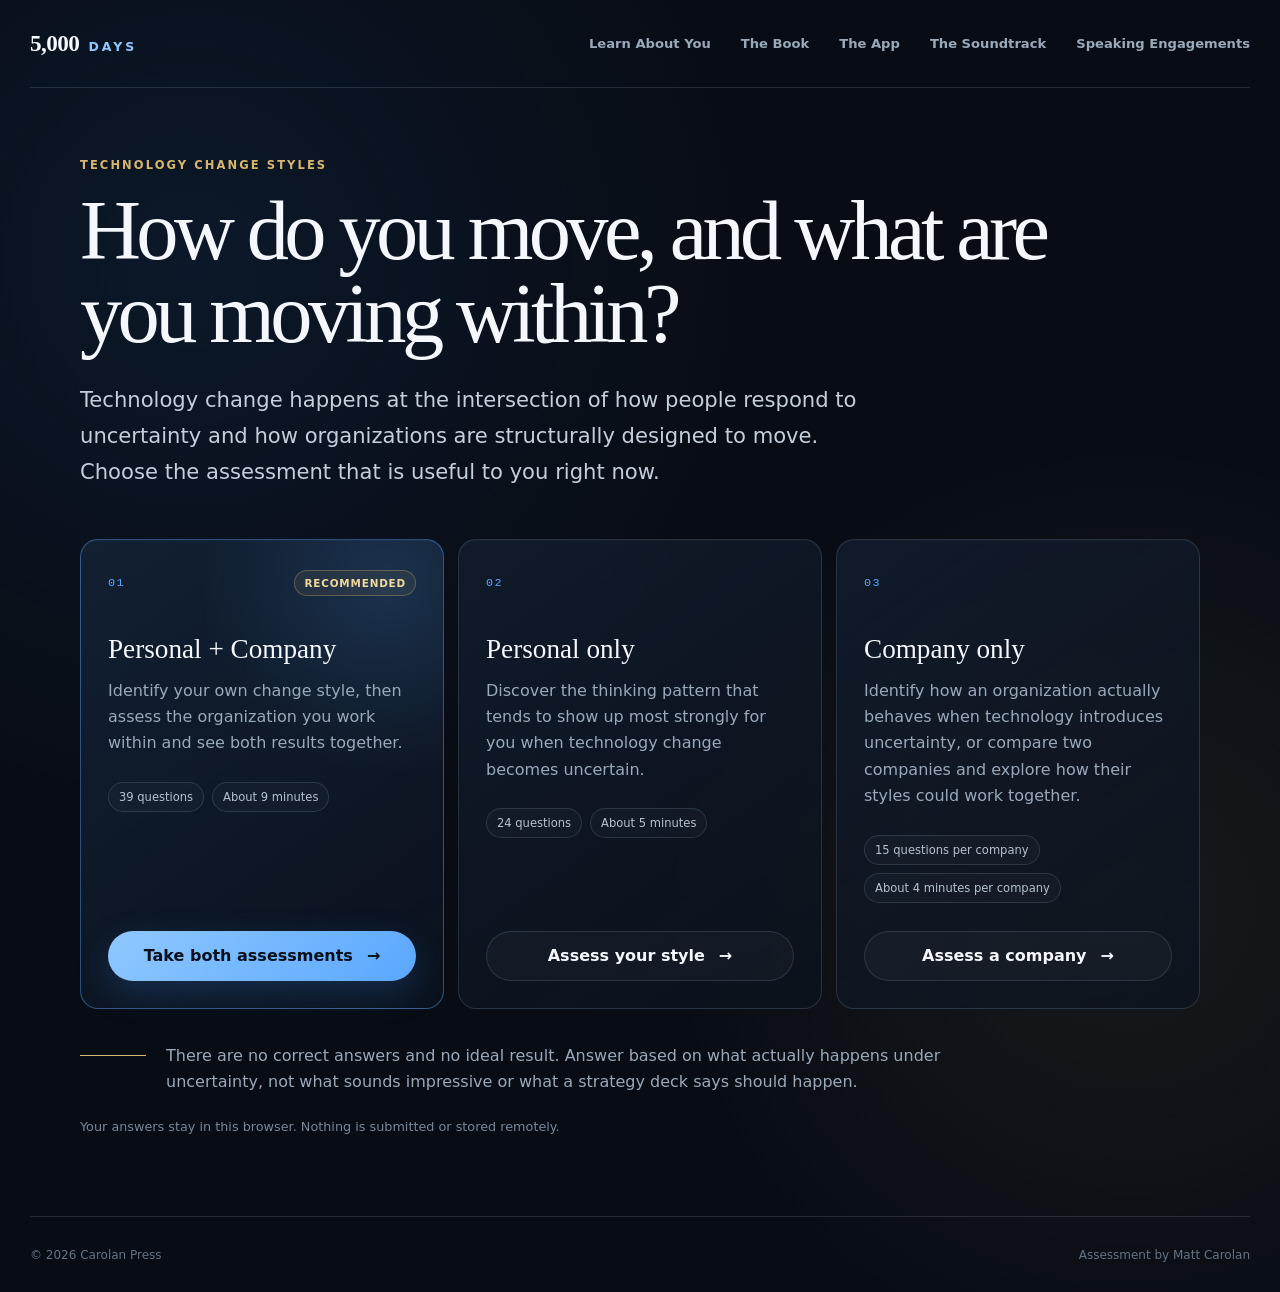
==== assessment/index.html @ d6c6db6a "Match assessment navigation to the homepage menu" ====
<!doctype html>
<html lang="en">
<head>
  <meta charset="utf-8">
  <meta name="viewport" content="width=device-width, initial-scale=1">
  <meta name="theme-color" content="#080c14">
  <meta name="description" content="Discover your Personal and Company Technology Change Styles with the assessment from Chapter 7 of 5,000 Days by Matt Carolan.">
  <title>Technology Change Styles Assessment | 5,000 Days</title>
  <link rel="stylesheet" href="styles.css?v=13">
</head>
<body>
  <div class="ambient ambient-one" aria-hidden="true"></div>
  <div class="ambient ambient-two" aria-hidden="true"></div>
  <div class="grid-overlay" aria-hidden="true"></div>

  <header class="site-header">
    <a class="brand" href="/" aria-label="5,000 Days home">
      <span class="brand-mark">5,000</span>
      <span class="brand-word">DAYS</span>
    </a>
    <nav class="site-nav" aria-label="Primary navigation">
      <a href="./index.html" aria-current="page">Learn About You</a>
      <a href="../#about">The Book</a>
      <a href="../#adapt-downloads">The App</a>
      <a href="../#soundtrack">The Soundtrack</a>
      <a href="../#speaking">Speaking Engagements</a>
    </nav>
  </header>

  <main id="app" class="app-shell">
    <section id="intro-screen" class="screen intro-screen is-active" aria-labelledby="intro-title">
      <div class="eyebrow">TECHNOLOGY CHANGE STYLES</div>
      <h1 id="intro-title">How do you move, and what are you moving within?</h1>
      <p class="intro-lead">
        Technology change happens at the intersection of how people respond to uncertainty and how organizations are structurally designed to move. Choose the assessment that is useful to you right now.
      </p>

      <div class="assessment-choice-grid" aria-label="Choose an assessment">
        <article class="assessment-choice is-featured">
          <div class="choice-topline">
            <span class="choice-number">01</span>
            <span class="choice-recommended">Recommended</span>
          </div>
          <h2>Personal + Company</h2>
          <p>Identify your own change style, then assess the organization you work within and see both results together.</p>
          <ul class="choice-meta" aria-label="Assessment details">
            <li>39 questions</li>
            <li>About 9 minutes</li>
          </ul>
          <button class="button button-primary mode-button" type="button" data-mode="both">
            Take both assessments <span aria-hidden="true">→</span>
          </button>
        </article>

        <article class="assessment-choice">
          <div class="choice-topline">
            <span class="choice-number">02</span>
          </div>
          <h2>Personal only</h2>
          <p>Discover the thinking pattern that tends to show up most strongly for you when technology change becomes uncertain.</p>
          <ul class="choice-meta" aria-label="Assessment details">
            <li>24 questions</li>
            <li>About 5 minutes</li>
          </ul>
          <button class="button button-secondary mode-button" type="button" data-mode="personal">
            Assess your style <span aria-hidden="true">→</span>
          </button>
        </article>

        <article class="assessment-choice">
          <div class="choice-topline">
            <span class="choice-number">03</span>
          </div>
          <h2>Company only</h2>
          <p>Identify how an organization actually behaves when technology introduces uncertainty, or compare two companies and explore how their styles could work together.</p>
          <ul class="choice-meta" aria-label="Assessment details">
            <li>15 questions per company</li>
            <li>About 4 minutes per company</li>
          </ul>
          <button class="button button-secondary mode-button" type="button" data-mode="company">
            Assess a company <span aria-hidden="true">→</span>
          </button>
        </article>
      </div>

      <div id="resume-panel" class="resume-panel" hidden>
        <div>
          <span class="resume-kicker">Saved in this browser</span>
          <strong id="resume-title"></strong>
          <p id="resume-detail"></p>
        </div>
        <div class="resume-actions">
          <button id="resume-button" class="button button-primary" type="button">Continue</button>
          <button id="discard-button" class="button button-quiet" type="button">Discard</button>
        </div>
      </div>

      <div class="intro-note">
        <span class="note-line" aria-hidden="true"></span>
        <p>There are no correct answers and no ideal result. Answer based on what actually happens under uncertainty, not what sounds impressive or what a strategy deck says should happen.</p>
      </div>

      <p class="privacy-note intro-privacy">Your answers stay in this browser. Nothing is submitted or stored remotely.</p>
    </section>

    <section id="company-setup-screen" class="screen" aria-labelledby="company-setup-title" hidden>
      <div class="transition-card">
        <div class="eyebrow">COMPANY TECHNOLOGY CHANGE STYLES</div>
        <h1 id="company-setup-title">One company or two?</h1>
        <p class="transition-lead">Understand a company you own, work for, or may join. Or compare two companies to explore how their ways of adapting could work together.</p>
        <form id="company-setup-form">
          <fieldset class="company-count">
            <legend>Choose your assessment</legend>
            <label><input type="radio" name="company-count" value="1" checked> <strong>One company</strong><span>15 questions · About 4 minutes</span></label>
            <label><input type="radio" name="company-count" value="2"> <strong>Compare two companies</strong><span>30 questions · About 8 minutes</span></label>
          </fieldset>
          <div class="company-fields">
            <label>Company 1 name <span>(optional)</span><input id="company-one-name" maxlength="80" autocomplete="off" placeholder="Company 1"></label>
            <div id="company-two-fields" hidden>
              <label>Company 2 name <span>(optional)</span><input id="company-two-name" maxlength="80" autocomplete="off" placeholder="Company 2"></label>
              <p>Complete the same 15 questions for each company. Once you have both profiles, explore working together, a possible job move, or an acquisition or merger. You can explore all three.</p>
            </div>
          </div>
          <p class="privacy-note">Answer from observed behaviour. If you know a company mainly through interviews, treat the result as a working hypothesis to check with examples. Names and answers stay in this browser.</p>
          <div class="transition-actions">
            <button id="company-setup-back" class="button button-secondary" type="button">Back</button>
            <button class="button button-primary" type="submit">Begin company assessment →</button>
          </div>
        </form>
      </div>
    </section>

    <section id="company-switch-screen" class="screen" aria-labelledby="company-switch-title" hidden>
      <div class="transition-card">
        <div class="eyebrow">COMPANY TWO</div>
        <h1 id="company-switch-title">Now consider the second company.</h1>
        <p id="company-switch-copy" class="transition-lead"></p>
        <p>Your first company's answers are saved. Answer the same questions based on the second company's actual behaviour, without trying to make the results match or differ.</p>
        <div class="transition-actions">
          <button id="company-switch-back" class="button button-secondary" type="button">Back to Company 1</button>
          <button id="company-switch-continue" class="button button-primary" type="button">Begin Company 2 →</button>
        </div>
      </div>
    </section>

    <section id="quiz-screen" class="screen quiz-screen" aria-labelledby="question-title" hidden>
      <div class="quiz-layout">
        <aside class="quiz-sidebar" aria-label="Assessment progress">
          <div>
            <div id="sidebar-label" class="sidebar-label">Assessment</div>
            <div id="sidebar-title" class="sidebar-title"></div>
            <p id="sidebar-instruction" class="sidebar-instruction"></p>
          </div>

          <div class="progress-block">
            <div class="progress-labels">
              <span>Overall progress</span>
              <span id="progress-text"></span>
            </div>
            <div id="progress-track" class="progress-track" role="progressbar" aria-valuemin="1" aria-valuenow="1" aria-label="Assessment progress">
              <div id="progress-fill" class="progress-fill"></div>
            </div>
            <div id="section-progress" class="section-progress"></div>
          </div>

        </aside>

        <div class="question-panel">
          <div class="question-topline">
            <span id="question-number"></span>
            <span>Choose one</span>
          </div>

          <h2 id="question-title" class="question-title"></h2>
          <div id="answers" class="answers" role="radiogroup" aria-labelledby="question-title"></div>

          <div class="quiz-controls">
            <button id="back-button" class="button button-secondary" type="button">
              <span aria-hidden="true">←</span> Back
            </button>
            <button id="next-button" class="button button-primary" type="button" disabled>
              Next question <span aria-hidden="true">→</span>
            </button>
          </div>
          <p id="keyboard-hint" class="keyboard-hint"></p>
        </div>
      </div>
    </section>

    <section id="transition-screen" class="screen transition-screen" aria-labelledby="transition-title" hidden>
      <div class="transition-card">
        <div class="transition-index">PART TWO</div>
        <div class="eyebrow">COMPANY TECHNOLOGY CHANGE STYLES</div>
        <h1 id="transition-title">Now turn the lens outward.</h1>
        <p class="transition-lead">
          The next 15 questions are not about leadership vision, stated values, or how the company wants to be seen. They are about how the organization actually behaves when technology introduces uncertainty.
        </p>
        <div class="transition-guidance">
          <div>
            <span>Answer from practice</span>
            <p>If there is a gap between what is said and what is rewarded, answer based on what is rewarded.</p>
          </div>
          <div>
            <span>Choose one organization</span>
            <p>Use your current company, a recent employer, or an organization you are considering joining.</p>
          </div>
          <div>
            <span>Look for patterns</span>
            <p>Focus on how decisions, risk, approvals, feedback, and failure are handled most of the time.</p>
          </div>
        </div>
        <div class="transition-actions">
          <button id="transition-back-button" class="button button-secondary" type="button">
            <span aria-hidden="true">←</span> Back
          </button>
          <button id="transition-continue-button" class="button button-primary" type="button">
            Begin company assessment <span aria-hidden="true">→</span>
          </button>
        </div>
      </div>
    </section>

    <section id="result-screen" class="screen result-screen" aria-labelledby="result-page-title" hidden>
      <div class="result-heading-row">
        <div>
          <div class="eyebrow">YOUR RESULTS</div>
          <h1 id="result-page-title"></h1>
          <p id="result-page-intro" class="result-page-intro"></p>
        </div>
        <div id="result-page-badge" class="result-badge" aria-hidden="true"></div>
      </div>

      <div id="result-content" class="result-content"></div>

      <section id="intersection-panel" class="intersection-panel" hidden aria-labelledby="intersection-title">
        <div class="intersection-heading">
          <div>
            <div class="eyebrow">PUTTING IT ALL TOGETHER</div>
            <h2 id="intersection-title"></h2>
          </div>
          <span class="intersection-statement">Fit is not agreement.</span>
        </div>
        <p id="intersection-intro" class="intersection-intro"></p>
        <div class="intersection-grid">
          <article>
            <span>How you move</span>
            <h3 id="intersection-personal-title"></h3>
            <p id="intersection-personal-copy"></p>
          </article>
          <article>
            <span>What you move within</span>
            <h3 id="intersection-company-title"></h3>
            <p id="intersection-company-copy"></p>
          </article>
          <article>
            <span>What to watch</span>
            <h3>Amplification and friction</h3>
            <p>Notice which of your instincts the system rewards, which it quietly suppresses, and whether the friction you feel is personal, or structural.</p>
          </article>
        </div>
        <div class="intersection-actions-copy">
          <strong>Use this awareness</strong>
          <p>Adjust how you show up, frame ideas in ways that match the organization’s momentum, make more informed choices about roles and initiatives, and stop internalizing every systemic obstacle as a personal failure.</p>
        </div>
      </section>

      <div class="result-actions">
        <button id="share-button" class="button button-primary" type="button">Share result</button>
        <button id="print-button" class="button button-secondary" type="button">Print result</button>
        <button id="explore-styles-button" class="button button-secondary" type="button" aria-haspopup="dialog" aria-controls="style-library-dialog">Explore all styles</button>
        <button id="restart-button" class="button button-quiet" type="button">Retake assessment</button>
      </div>
      <p id="share-status" class="share-status" role="status" aria-live="polite"></p>

      <div class="book-footer">
        <div>
          <span class="book-footer-kicker">FROM THE BOOK</span>
          <strong>5,000 Days</strong>
          <span>Cloud, AI, Culture, History and Future</span>
        </div>
        <a href="/">Return to 5000days.net <span aria-hidden="true">↗</span></a>
      </div>
    </section>
  </main>


  <dialog id="style-library-dialog" class="style-library-dialog" aria-labelledby="style-library-title">
    <div class="style-library-header">
      <div>
        <div class="eyebrow">THE FULL PICTURE</div>
        <h2 id="style-library-title">Explore all adapt styles</h2>
      </div>
      <button id="style-library-close" class="button button-secondary" type="button" autofocus>Back to your results</button>
    </div>
    <p class="style-library-intro">Every style brings something useful and has places where it can get in the way. Explore the patterns behind your result and the others you may work alongside.</p>
    <div class="style-library-switch" role="group" aria-label="Choose a style collection">
      <button id="style-library-company-button" class="button button-secondary" type="button" aria-pressed="true" aria-controls="style-library-company">Company styles (5)</button>
      <button id="style-library-personal-button" class="button button-secondary" type="button" aria-pressed="false" aria-controls="style-library-personal">Personal styles (6)</button>
    </div>
    <p class="style-library-note">These are patterns, not rankings. People can show blends, and teams within the same company can operate differently.</p>
    <section id="style-library-company" class="style-library-grid" aria-label="All company styles"></section>
    <section id="style-library-personal" class="style-library-grid" aria-label="All personal styles" hidden></section>
  </dialog>


  <dialog id="company-style-dialog" class="style-library-dialog company-style-dialog" aria-labelledby="company-style-title">
    <div class="style-library-header">
      <div>
        <div class="eyebrow">COMPANY ADAPT STYLE</div>
        <h2 id="company-style-title"></h2>
      </div>
      <button id="company-style-close" class="button button-secondary" type="button" autofocus>Back to comparison</button>
    </div>
    <div id="company-style-summary"></div>
  </dialog>

  <footer class="site-footer">
    <span>© 2026 Carolan Press</span>
    <span>Assessment by Matt Carolan</span>
  </footer>

  <script src="quiz.js?v=14"></script>
</body>
</html>
---- assessment/styles.css ----
:root {
  color-scheme: dark;
  --bg: #080c14;
  --bg-soft: #0d1420;
  --panel: rgba(15, 23, 36, 0.78);
  --panel-strong: #101927;
  --line: rgba(157, 180, 210, 0.18);
  --line-strong: rgba(88, 166, 255, 0.48);
  --text: #f4f7fb;
  --muted: #9aa9ba;
  --blue: #5aa7ff;
  --blue-bright: #8fc8ff;
  --gold: #d7b56d;
  --gold-soft: #f0d99f;
  --max-width: 1220px;
  --radius: 18px;
  --shadow: 0 28px 80px rgba(0, 0, 0, 0.34);
}

* { box-sizing: border-box; }

[hidden] { display: none !important; }

html {
  min-height: 100%;
  background: var(--bg);
  scroll-behavior: smooth;
}

body {
  min-height: 100vh;
  margin: 0;
  overflow-x: hidden;
  background:
    radial-gradient(circle at 15% 20%, rgba(41, 110, 190, 0.12), transparent 38%),
    radial-gradient(circle at 88% 70%, rgba(215, 181, 109, 0.08), transparent 32%),
    var(--bg);
  color: var(--text);
  font-family: Inter, ui-sans-serif, system-ui, -apple-system, BlinkMacSystemFont, "Segoe UI", sans-serif;
  -webkit-font-smoothing: antialiased;
}

button,
a { -webkit-tap-highlight-color: transparent; }
button { font: inherit; }

button:focus-visible,
a:focus-visible {
  outline: 3px solid rgba(90, 167, 255, 0.55);
  outline-offset: 4px;
}

.ambient {
  position: fixed;
  z-index: -3;
  width: 480px;
  height: 480px;
  border-radius: 999px;
  filter: blur(110px);
  opacity: 0.13;
  pointer-events: none;
}
.ambient-one { top: -190px; left: -140px; background: var(--blue); }
.ambient-two { right: -180px; bottom: -200px; background: var(--gold); }

.grid-overlay {
  position: fixed;
  inset: 0;
  z-index: -2;
  opacity: 0.16;
  pointer-events: none;
  background-image:
    linear-gradient(rgba(125, 160, 200, 0.08) 1px, transparent 1px),
    linear-gradient(90deg, rgba(125, 160, 200, 0.08) 1px, transparent 1px);
  background-size: 58px 58px;
  mask-image: linear-gradient(to bottom, black 0%, transparent 92%);
}

.site-header,
.site-footer,
.app-shell {
  width: min(calc(100% - 40px), var(--max-width));
  margin-inline: auto;
}

.site-header {
  min-height: 88px;
  display: flex;
  align-items: center;
  justify-content: space-between;
  border-bottom: 1px solid var(--line);
}

.brand {
  display: inline-flex;
  align-items: baseline;
  gap: 9px;
  color: var(--text);
  text-decoration: none;
  letter-spacing: -0.035em;
}
.brand-mark {
  font-family: Georgia, "Times New Roman", serif;
  font-size: 1.45rem;
  font-weight: 700;
}
.brand-word {
  color: var(--blue-bright);
  font-size: 0.78rem;
  font-weight: 800;
  letter-spacing: 0.24em;
}
.header-meta {
  display: flex;
  align-items: center;
  gap: 13px;
  color: var(--muted);
  font-size: 0.78rem;
  font-weight: 650;
  letter-spacing: 0.09em;
  text-transform: uppercase;
}
.divider { width: 28px; height: 1px; background: var(--gold); }

.site-nav {
  display: flex;
  align-items: center;
  gap: clamp(16px, 2.5vw, 30px);
  font-size: 0.82rem;
  font-weight: 700;
}
.site-nav a {
  position: relative;
  color: var(--muted);
  text-decoration: none;
  transition: color 180ms ease;
}
.site-nav a::after {
  content: "";
  position: absolute;
  right: 0;
  bottom: -8px;
  left: 0;
  height: 1px;
  background: var(--gold);
  transform: scaleX(0);
  transform-origin: right;
  transition: transform 180ms ease;
}
.site-nav a:hover,
.site-nav a:focus-visible {
  color: var(--text);
}
.site-nav a:hover::after,
.site-nav a:focus-visible::after {
  transform: scaleX(1);
  transform-origin: left;
}

.app-shell {
  min-height: calc(100vh - 164px);
  padding: 70px 0 80px;
}

.screen {
  display: none;
  animation: screen-in 420ms ease both;
}
.screen.is-active { display: block; }
@keyframes screen-in {
  from { opacity: 0; transform: translateY(12px); }
  to { opacity: 1; transform: translateY(0); }
}

.eyebrow,
.sidebar-label,
.book-footer-kicker,
.resume-kicker {
  color: var(--gold);
  font-size: 0.72rem;
  font-weight: 800;
  letter-spacing: 0.18em;
  text-transform: uppercase;
}

.intro-screen { max-width: 1120px; margin: 0 auto; }
.intro-screen h1,
.result-screen > .result-heading-row h1,
.transition-card > h1 {
  max-width: 1000px;
  margin: 18px 0 26px;
  font-family: Georgia, "Times New Roman", serif;
  font-size: clamp(3rem, 6.6vw, 6.2rem);
  font-weight: 400;
  line-height: 0.98;
  letter-spacing: -0.055em;
}
.intro-lead,
.transition-lead,
.result-page-intro {
  max-width: 820px;
  margin: 0;
  color: #c4cfdb;
  font-size: clamp(1.05rem, 2vw, 1.32rem);
  line-height: 1.72;
}

.assessment-choice-grid {
  display: grid;
  grid-template-columns: repeat(3, 1fr);
  gap: 14px;
  margin-top: 48px;
}
.assessment-choice {
  min-height: 390px;
  display: flex;
  flex-direction: column;
  padding: 27px;
  border: 1px solid var(--line);
  border-radius: var(--radius);
  background: linear-gradient(145deg, rgba(18, 29, 45, 0.84), rgba(12, 19, 30, 0.72));
  box-shadow: inset 0 1px 0 rgba(255, 255, 255, 0.035);
}
.assessment-choice.is-featured {
  border-color: rgba(90, 167, 255, 0.42);
  background:
    radial-gradient(circle at 85% 10%, rgba(90, 167, 255, 0.16), transparent 36%),
    linear-gradient(145deg, rgba(19, 33, 52, 0.94), rgba(11, 19, 31, 0.82));
}
.choice-topline {
  min-height: 33px;
  display: flex;
  align-items: center;
  justify-content: space-between;
  gap: 12px;
}
.choice-number {
  color: var(--blue);
  font-family: ui-monospace, SFMono-Regular, Menlo, monospace;
  font-size: 0.74rem;
  letter-spacing: 0.12em;
}
.choice-recommended {
  padding: 6px 9px;
  border: 1px solid rgba(215, 181, 109, 0.32);
  border-radius: 999px;
  color: var(--gold-soft);
  background: rgba(215, 181, 109, 0.08);
  font-size: 0.65rem;
  font-weight: 800;
  letter-spacing: 0.08em;
  text-transform: uppercase;
}
.assessment-choice h2 {
  margin: 34px 0 13px;
  font-family: Georgia, "Times New Roman", serif;
  font-size: 1.7rem;
  font-weight: 400;
}
.assessment-choice p {
  margin: 0;
  color: var(--muted);
  line-height: 1.65;
}
.choice-meta {
  display: flex;
  flex-wrap: wrap;
  gap: 8px;
  margin: 25px 0 28px;
  padding: 0;
  list-style: none;
}
.choice-meta li {
  padding: 7px 10px;
  border: 1px solid var(--line);
  border-radius: 999px;
  color: #b5c2d0;
  background: rgba(255, 255, 255, 0.025);
  font-size: 0.72rem;
}
.assessment-choice .button { width: 100%; margin-top: auto; }

.button {
  min-height: 50px;
  display: inline-flex;
  align-items: center;
  justify-content: center;
  gap: 14px;
  border: 0;
  border-radius: 999px;
  padding: 0 23px;
  cursor: pointer;
  font-weight: 750;
  transition: transform 170ms ease, border-color 170ms ease, background 170ms ease, color 170ms ease, opacity 170ms ease;
}
.button:hover:not(:disabled) { transform: translateY(-2px); }
.button:disabled { cursor: not-allowed; opacity: 0.36; }
.button-primary {
  background: linear-gradient(135deg, var(--blue-bright), var(--blue));
  color: #06101d;
  box-shadow: 0 12px 34px rgba(54, 137, 227, 0.22);
}
.button-secondary {
  border: 1px solid var(--line);
  background: rgba(255, 255, 255, 0.03);
  color: var(--text);
}
.button-quiet { background: transparent; color: var(--muted); }

.resume-panel {
  margin-top: 22px;
  padding: 22px 24px;
  display: flex;
  align-items: center;
  justify-content: space-between;
  gap: 24px;
  border: 1px solid rgba(90, 167, 255, 0.3);
  border-radius: var(--radius);
  background: rgba(13, 25, 40, 0.74);
}
.resume-panel strong { display: block; margin-top: 7px; font-size: 1.05rem; }
.resume-panel p { margin: 5px 0 0; color: var(--muted); font-size: 0.85rem; }
.resume-actions { display: flex; align-items: center; gap: 8px; }
.resume-actions .button { min-height: 42px; }

.intro-note {
  display: grid;
  grid-template-columns: 66px 1fr;
  align-items: start;
  gap: 20px;
  max-width: 880px;
  margin-top: 34px;
}
.intro-note p,
.result-section p,
.secondary-result p,
.sidebar-instruction {
  margin: 0;
  color: var(--muted);
  line-height: 1.65;
}
.note-line { height: 1px; margin-top: 12px; background: var(--gold); }
.privacy-note,
.keyboard-hint,
.share-status {
  margin: 0;
  color: #77889b;
  font-size: 0.8rem;
  line-height: 1.5;
}
.intro-privacy { margin-top: 22px; }

.quiz-layout {
  display: grid;
  grid-template-columns: 270px minmax(0, 1fr);
  gap: 64px;
}
.quiz-sidebar {
  min-height: 640px;
  display: flex;
  flex-direction: column;
  justify-content: space-between;
  padding: 10px 30px 10px 0;
  border-right: 1px solid var(--line);
}
.sidebar-title {
  margin-top: 12px;
  font-family: Georgia, "Times New Roman", serif;
  font-size: 1.45rem;
  line-height: 1.25;
}
.sidebar-instruction { margin-top: 16px; font-size: 0.82rem; }
.progress-block { margin-top: auto; padding: 42px 0; }
.progress-labels {
  display: flex;
  justify-content: space-between;
  margin-bottom: 12px;
  color: var(--muted);
  font-size: 0.72rem;
  font-weight: 700;
  letter-spacing: 0.06em;
  text-transform: uppercase;
}
.progress-track {
  height: 4px;
  overflow: hidden;
  border-radius: 999px;
  background: rgba(255, 255, 255, 0.08);
}
.progress-fill {
  width: 0;
  height: 100%;
  border-radius: inherit;
  background: linear-gradient(90deg, var(--gold), var(--blue));
  transition: width 280ms ease;
}
.section-progress {
  margin-top: 10px;
  color: #687b91;
  font-size: 0.72rem;
}
.style-key { display: grid; gap: 8px; color: #718296; font-size: 0.75rem; }

.question-panel { max-width: 820px; padding-top: 8px; }
.question-topline {
  display: flex;
  justify-content: space-between;
  margin-bottom: 28px;
  color: var(--muted);
  font-size: 0.74rem;
  font-weight: 800;
  letter-spacing: 0.14em;
  text-transform: uppercase;
}
.question-topline span:first-child { color: var(--gold); }
.question-title {
  min-height: 112px;
  margin: 0 0 28px;
  font-family: Georgia, "Times New Roman", serif;
  font-size: clamp(2rem, 4.2vw, 3.55rem);
  font-weight: 400;
  line-height: 1.12;
  letter-spacing: -0.035em;
}
.answers { display: grid; gap: 10px; }
.answer-option {
  width: 100%;
  min-height: 68px;
  display: grid;
  grid-template-columns: 52px minmax(0, 1fr);
  align-items: center;
  gap: 16px;
  padding: 10px 20px 10px 10px;
  border: 1px solid var(--line);
  border-radius: 14px;
  background: rgba(14, 23, 36, 0.62);
  color: var(--text);
  cursor: pointer;
  text-align: left;
  transition: transform 160ms ease, border-color 160ms ease, background 160ms ease;
}
.answer-option:hover {
  transform: translateX(3px);
  border-color: rgba(90, 167, 255, 0.36);
  background: rgba(19, 32, 50, 0.78);
}
.answer-option.is-selected {
  border-color: var(--line-strong);
  background: linear-gradient(90deg, rgba(49, 115, 190, 0.2), rgba(14, 23, 36, 0.78));
}
.answer-letter {
  width: 42px;
  height: 42px;
  display: grid;
  place-items: center;
  border: 1px solid var(--line);
  border-radius: 50%;
  color: var(--blue-bright);
  background: rgba(255, 255, 255, 0.025);
  font-family: ui-monospace, SFMono-Regular, Menlo, monospace;
  font-size: 0.8rem;
  font-weight: 800;
}
.answer-option.is-selected .answer-letter {
  border-color: rgba(215, 181, 109, 0.52);
  color: #07111d;
  background: var(--gold-soft);
}
.answer-text { color: #c7d1dc; line-height: 1.45; }
.answer-text strong { color: var(--text); }
.quiz-controls {
  display: flex;
  justify-content: space-between;
  gap: 12px;
  margin-top: 28px;
}
.keyboard-hint { margin-top: 14px; text-align: right; }

.transition-screen { max-width: 1040px; margin: 0 auto; }
.transition-card {
  padding: clamp(32px, 6vw, 68px);
  border: 1px solid var(--line);
  border-radius: 26px;
  background:
    radial-gradient(circle at 82% 15%, rgba(90, 167, 255, 0.15), transparent 34%),
    linear-gradient(145deg, rgba(18, 29, 45, 0.92), rgba(10, 17, 28, 0.92));
  box-shadow: var(--shadow);
}
.transition-index {
  display: inline-flex;
  margin-bottom: 34px;
  padding: 7px 10px;
  border: 1px solid var(--line);
  border-radius: 999px;
  color: var(--blue-bright);
  font-size: 0.68rem;
  font-weight: 800;
  letter-spacing: 0.13em;
}
.transition-guidance {
  display: grid;
  grid-template-columns: repeat(3, 1fr);
  gap: 12px;
  margin-top: 40px;
}
.transition-guidance > div {
  padding: 22px;
  border: 1px solid var(--line);
  border-radius: 14px;
  background: rgba(7, 13, 22, 0.36);
}
.transition-guidance span {
  display: block;
  margin-bottom: 9px;
  color: var(--gold-soft);
  font-size: 0.76rem;
  font-weight: 800;
  letter-spacing: 0.08em;
  text-transform: uppercase;
}
.transition-guidance p { margin: 0; color: var(--muted); line-height: 1.6; }
.transition-actions { display: flex; justify-content: space-between; gap: 12px; margin-top: 34px; }

.result-heading-row {
  display: flex;
  align-items: flex-end;
  justify-content: space-between;
  gap: 28px;
  margin-bottom: 48px;
}
.result-heading-row > div:first-child { min-width: 0; }
.result-page-intro { max-width: 760px; font-size: 1.05rem; }
.result-badge,
.section-result-badge {
  flex: 0 0 auto;
  display: grid;
  place-items: center;
  border: 1px solid rgba(215, 181, 109, 0.42);
  border-radius: 50%;
  color: var(--gold-soft);
  background:
    radial-gradient(circle, rgba(215, 181, 109, 0.13), transparent 68%),
    rgba(15, 23, 36, 0.72);
  font-family: Georgia, "Times New Roman", serif;
}
.result-badge { width: 126px; height: 126px; padding: 14px; font-size: 2.1rem; text-align: center; }
.section-result-badge { width: 78px; height: 78px; font-size: 2rem; }

.result-content { display: grid; gap: 62px; }
.assessment-result + .assessment-result {
  padding-top: 56px;
  border-top: 1px solid var(--line);
}
.assessment-result-heading {
  display: flex;
  align-items: flex-end;
  justify-content: space-between;
  gap: 24px;
  margin-bottom: 24px;
}
.assessment-result-heading h2 {
  margin: 10px 0 0;
  font-family: Georgia, "Times New Roman", serif;
  font-size: clamp(2.3rem, 5vw, 4.8rem);
  font-weight: 400;
  line-height: 1;
  letter-spacing: -0.045em;
}
.result-layout {
  display: grid;
  grid-template-columns: minmax(0, 1.45fr) minmax(300px, 0.72fr);
  gap: 18px;
}
.result-main-card,
.score-card,
.result-visuals,
.company-result-visual {
  border: 1px solid var(--line);
  border-radius: var(--radius);
  background: linear-gradient(145deg, rgba(17, 27, 42, 0.82), rgba(8, 14, 23, 0.82));
  box-shadow: var(--shadow);
}
.result-main-card { padding: clamp(28px, 5vw, 52px); }
.result-focus {
  margin: 0 0 18px;
  color: var(--gold-soft);
  font-family: Georgia, "Times New Roman", serif;
  font-size: clamp(1.45rem, 2.8vw, 2.2rem);
}
.result-description {
  margin: 0;
  color: #c0ccd8;
  font-size: 1.03rem;
  line-height: 1.75;
}
.result-section {
  margin-top: 34px;
  padding-top: 27px;
  border-top: 1px solid var(--line);
}
.result-section h3,
.score-card-header h3 {
  margin: 0 0 11px;
  font-size: 0.82rem;
  letter-spacing: 0.09em;
  text-transform: uppercase;
}
.challenge-section h3 { color: var(--gold-soft); }
.result-main-card blockquote {
  margin: 34px 0 0;
  padding: 20px 0 0 24px;
  border-top: 1px solid var(--line);
  border-left: 2px solid var(--gold);
  color: #98a8ba;
  font-family: Georgia, "Times New Roman", serif;
  font-size: 1.02rem;
  font-style: italic;
  line-height: 1.62;
}
.result-sidebar { display: grid; align-content: start; gap: 14px; }
.score-card { padding: 27px; }
.score-card-header {
  display: flex;
  align-items: baseline;
  justify-content: space-between;
  gap: 20px;
  margin-bottom: 28px;
}
.score-card-header h3 { margin: 0; }
.score-card-header span { color: var(--muted); font-size: 0.73rem; }
.score-bars { display: grid; gap: 18px; }
.score-row { display: grid; gap: 7px; }
.score-row-top {
  display: flex;
  align-items: center;
  justify-content: space-between;
  gap: 14px;
  font-size: 0.82rem;
}
.score-row-top span:first-child { color: #c8d3df; }
.score-row-top strong { color: var(--gold-soft); }
.score-track {
  height: 7px;
  overflow: hidden;
  border-radius: 999px;
  background: rgba(255, 255, 255, 0.07);
}
.score-fill {
  height: 100%;
  border-radius: inherit;
  background: linear-gradient(90deg, rgba(90, 167, 255, 0.75), var(--blue-bright));
}
.score-row.is-top .score-fill { background: linear-gradient(90deg, var(--gold), var(--blue)); }
.score-row.is-top .score-row-top span:first-child { color: var(--text); font-weight: 750; }
.secondary-result {
  margin-top: 28px;
  padding-top: 24px;
  border-top: 1px solid var(--line);
}
.secondary-result strong {
  display: block;
  margin-bottom: 8px;
  color: var(--gold-soft);
  font-size: 0.75rem;
  letter-spacing: 0.1em;
  text-transform: uppercase;
}

.result-visuals {
  display: grid;
  gap: 10px;
  padding: 16px;
}
.result-visuals[data-count="1"] { grid-template-columns: 1fr; }
.result-visuals[data-count="2"] { grid-template-columns: repeat(2, minmax(0, 1fr)); }
.result-visuals[data-count="3"],
.result-visuals[data-count="4"],
.result-visuals[data-count="5"],
.result-visuals[data-count="6"] { grid-template-columns: repeat(3, minmax(0, 1fr)); }
.result-visual-item {
  min-width: 0;
  margin: 0;
  padding: 9px 7px 8px;
  display: grid;
  align-content: center;
  justify-items: center;
  gap: 6px;
  border: 1px solid rgba(157, 180, 210, 0.12);
  border-radius: 12px;
  background:
    radial-gradient(circle at 50% 42%, rgba(90, 167, 255, 0.11), transparent 66%),
    rgba(7, 13, 22, 0.42);
}
.result-visual-image {
  display: block;
  width: min(100%, 92px);
  max-height: 92px;
  object-fit: contain;
  filter: drop-shadow(0 10px 14px rgba(0, 0, 0, 0.28)) drop-shadow(0 0 18px rgba(90, 167, 255, 0.07));
}
.result-visuals[data-count="1"] .result-visual-item { padding: 14px 12px; }
.result-visuals[data-count="1"] .result-visual-image { width: min(100%, 185px); max-height: 170px; }
.result-visual-caption {
  color: var(--gold-soft);
  font-family: Georgia, "Times New Roman", serif;
  font-size: 0.72rem;
  line-height: 1.2;
  text-align: center;
}

.company-result-visual {
  min-height: 220px;
  position: relative;
  overflow: hidden;
  display: grid;
  align-content: end;
  padding: 22px;
  background:
    radial-gradient(circle at 75% 15%, rgba(90, 167, 255, 0.2), transparent 38%),
    linear-gradient(145deg, rgba(17, 27, 42, 0.9), rgba(8, 14, 23, 0.9));
}
.company-motif {
  position: absolute;
  inset: 18px 18px auto;
  height: 104px;
  display: flex;
  align-items: flex-end;
  gap: 9px;
  opacity: 0.78;
}
.company-motif span {
  flex: 1;
  min-width: 10px;
  border: 1px solid rgba(143, 200, 255, 0.4);
  border-radius: 8px 8px 3px 3px;
  background: linear-gradient(180deg, rgba(143, 200, 255, 0.62), rgba(90, 167, 255, 0.1));
}
.motif-rail span { height: 48%; transform: skewX(-10deg); }
.motif-rail span:nth-child(2), .motif-rail span:nth-child(4) { height: 75%; }
.motif-rail span:nth-child(3) { height: 100%; }
.motif-line span { height: 58%; border-radius: 3px; }
.motif-line span:nth-child(odd) { height: 82%; }
.motif-terrain { align-items: center; transform: rotate(-5deg); }
.motif-terrain span { height: 46%; border-radius: 50%; }
.motif-terrain span:nth-child(2), .motif-terrain span:nth-child(4) { height: 72%; }
.motif-terrain span:nth-child(3) { height: 96%; }
.motif-tower { justify-content: center; align-items: flex-end; }
.motif-tower span { flex: 0 1 22px; height: 36%; }
.motif-tower span:nth-child(2), .motif-tower span:nth-child(4) { height: 62%; }
.motif-tower span:nth-child(3) { height: 100%; }
.motif-shift span { height: 50%; transform: rotate(11deg) translateY(-6px); }
.motif-shift span:nth-child(2) { height: 90%; transform: rotate(-8deg); }
.motif-shift span:nth-child(3) { height: 65%; transform: rotate(17deg) translateY(8px); }
.motif-shift span:nth-child(4) { height: 100%; transform: rotate(-13deg); }
.motif-shift span:nth-child(5) { height: 44%; transform: rotate(8deg) translateY(-10px); }
.company-visual-label { position: relative; display: grid; gap: 6px; }
.company-visual-label span {
  color: var(--gold);
  font-size: 0.65rem;
  font-weight: 800;
  letter-spacing: 0.12em;
}
.company-visual-label strong {
  max-width: 280px;
  font-family: Georgia, "Times New Roman", serif;
  font-size: 1.55rem;
  font-weight: 400;
  line-height: 1.05;
}
.company-style-chips { position: relative; display: flex; flex-wrap: wrap; gap: 6px; margin-top: 14px; }
.company-style-chips span {
  padding: 6px 8px;
  border: 1px solid var(--line);
  border-radius: 999px;
  color: #b8c5d2;
  font-size: 0.68rem;
}

.intersection-panel {
  margin-top: 70px;
  padding: clamp(28px, 5vw, 52px);
  border: 1px solid rgba(215, 181, 109, 0.3);
  border-radius: 24px;
  background:
    radial-gradient(circle at 88% 0%, rgba(215, 181, 109, 0.12), transparent 32%),
    linear-gradient(145deg, rgba(19, 28, 42, 0.86), rgba(10, 16, 26, 0.9));
  box-shadow: var(--shadow);
}
.intersection-heading {
  display: flex;
  align-items: flex-end;
  justify-content: space-between;
  gap: 24px;
}
.intersection-heading h2 {
  margin: 12px 0 0;
  font-family: Georgia, "Times New Roman", serif;
  font-size: clamp(2.2rem, 5vw, 4.4rem);
  font-weight: 400;
  line-height: 1;
  letter-spacing: -0.045em;
}
.intersection-statement {
  flex: 0 0 auto;
  padding: 9px 12px;
  border: 1px solid rgba(215, 181, 109, 0.35);
  border-radius: 999px;
  color: var(--gold-soft);
  font-size: 0.75rem;
  font-weight: 800;
  letter-spacing: 0.06em;
  text-transform: uppercase;
}
.intersection-intro {
  max-width: 900px;
  margin: 25px 0 0;
  color: #c2ceda;
  font-size: 1.02rem;
  line-height: 1.72;
}
.intersection-grid {
  display: grid;
  grid-template-columns: repeat(3, 1fr);
  gap: 12px;
  margin-top: 34px;
}
.intersection-grid article {
  padding: 23px;
  border: 1px solid var(--line);
  border-radius: 14px;
  background: rgba(7, 13, 22, 0.38);
}
.intersection-grid article > span {
  color: var(--blue-bright);
  font-size: 0.68rem;
  font-weight: 800;
  letter-spacing: 0.1em;
  text-transform: uppercase;
}
.intersection-grid h3 {
  margin: 12px 0 10px;
  font-family: Georgia, "Times New Roman", serif;
  font-size: 1.35rem;
  font-weight: 400;
}
.intersection-grid p,
.intersection-actions-copy p {
  margin: 0;
  color: var(--muted);
  line-height: 1.65;
}
.intersection-actions-copy {
  display: grid;
  grid-template-columns: 160px 1fr;
  gap: 24px;
  margin-top: 26px;
  padding-top: 25px;
  border-top: 1px solid var(--line);
}
.intersection-actions-copy strong { color: var(--gold-soft); }

.result-actions { display: flex; flex-wrap: wrap; gap: 12px; margin-top: 34px; }
.share-status { min-height: 20px; margin-top: 10px; }
.book-footer {
  display: flex;
  align-items: center;
  justify-content: space-between;
  gap: 26px;
  margin-top: 62px;
  padding-top: 30px;
  border-top: 1px solid var(--line);
}
.book-footer > div { display: grid; gap: 5px; }
.book-footer strong { font-family: Georgia, "Times New Roman", serif; font-size: 1.55rem; }
.book-footer > div > span:last-child { color: var(--muted); font-size: 0.86rem; }
.book-footer a { color: var(--blue-bright); text-decoration: none; font-weight: 700; }
.site-footer {
  min-height: 76px;
  display: flex;
  align-items: center;
  justify-content: space-between;
  border-top: 1px solid var(--line);
  color: #637487;
  font-size: 0.75rem;
}

@media (max-width: 980px) {
  .assessment-choice-grid { grid-template-columns: 1fr; }
  .assessment-choice { min-height: 0; }
  .assessment-choice h2 { margin-top: 22px; }
  .choice-meta { margin-bottom: 22px; }
  .quiz-layout { grid-template-columns: 1fr; gap: 34px; }
  .quiz-sidebar {
    min-height: 0;
    display: grid;
    grid-template-columns: 1.2fr 1fr;
    gap: 28px;
    padding: 0 0 25px;
    border-right: 0;
    border-bottom: 1px solid var(--line);
  }
  .progress-block { margin: 0; padding: 0; }
  .style-key { display: none; }
  .question-title { min-height: 0; }
  .transition-guidance { grid-template-columns: 1fr; }
  .result-layout { grid-template-columns: 1fr; }
  .result-sidebar { grid-template-columns: minmax(0, 1fr) minmax(260px, 0.7fr); }
  .intersection-grid { grid-template-columns: 1fr; }
}

@media (max-width: 700px) {
  .site-header,
  .site-footer,
  .app-shell { width: min(calc(100% - 28px), var(--max-width)); }
  .site-header { min-height: 72px; }
  .site-nav {
    gap: 14px;
    font-size: 0.74rem;
  }
  .app-shell { min-height: calc(100vh - 142px); padding: 38px 0 56px; }
  .intro-screen h1,
  .result-screen > .result-heading-row h1,
  .transition-card > h1 { font-size: clamp(2.7rem, 14vw, 4.7rem); }
  .assessment-choice-grid { margin-top: 34px; }
  .assessment-choice { padding: 22px; }
  .resume-panel,
  .resume-actions { align-items: stretch; flex-direction: column; }
  .resume-actions .button { width: 100%; }
  .intro-note { grid-template-columns: 40px 1fr; }
  .quiz-sidebar { grid-template-columns: 1fr; gap: 20px; }
  .question-topline { margin-bottom: 20px; }
  .question-title { margin-bottom: 22px; font-size: 2rem; }
  .answer-option { grid-template-columns: 40px 1fr; min-height: 62px; padding-right: 14px; }
  .answer-letter { width: 38px; height: 38px; }
  .quiz-controls { flex-direction: column-reverse; }
  .quiz-controls .button,
  .transition-actions .button,
  .result-actions .button { width: 100%; }
  .keyboard-hint { display: none; }
  .transition-card { padding: 26px 20px; border-radius: 18px; }
  .transition-actions { flex-direction: column-reverse; }
  .result-heading-row,
  .assessment-result-heading,
  .intersection-heading { align-items: flex-start; }
  .result-badge { width: 72px; height: 72px; font-size: 1.35rem; }
  .section-result-badge { width: 60px; height: 60px; font-size: 1.45rem; }
  .assessment-result-heading h2 { font-size: 2.6rem; }
  .result-sidebar { grid-template-columns: 1fr; }
  .result-main-card,
  .score-card,
  .result-visuals,
  .company-result-visual { border-radius: 14px; }
  .intersection-heading { flex-direction: column; }
  .intersection-actions-copy { grid-template-columns: 1fr; gap: 8px; }
  .result-actions { flex-direction: column; }
  .book-footer,
  .site-footer { align-items: flex-start; flex-direction: column; }
  .book-footer { gap: 22px; }
  .site-footer { justify-content: center; gap: 6px; padding: 20px 0; }
}

@media (max-width: 430px) {
  .site-header { gap: 12px; }
  .site-nav { gap: 10px; font-size: 0.69rem; }
  .result-heading-row { flex-direction: column; }
  .result-badge { align-self: flex-end; margin-top: -58px; }
  .assessment-result-heading { flex-direction: column; }
  .section-result-badge { align-self: flex-end; margin-top: -58px; }
  .result-visuals[data-count="3"],
  .result-visuals[data-count="4"],
  .result-visuals[data-count="5"],
  .result-visuals[data-count="6"] { grid-template-columns: repeat(2, minmax(0, 1fr)); }
}

@media (prefers-reduced-motion: reduce) {
  *, *::before, *::after {
    scroll-behavior: auto !important;
    animation-duration: 0.01ms !important;
    animation-iteration-count: 1 !important;
    transition-duration: 0.01ms !important;
  }
}

@media print {
  :root { color-scheme: light; }
  body { background: #fff; color: #111; }
  .ambient, .grid-overlay, .site-header, .site-footer, .result-actions, .share-status, .book-footer { display: none !important; }
  .app-shell { width: 100%; padding: 0; }
  .screen { display: none !important; }
  #result-screen { display: block !important; }
  .result-heading-row { margin-bottom: 28px; }
  .result-heading-row h1, .assessment-result-heading h2, .intersection-heading h2 { color: #111; }
  .result-page-intro, .result-description, .result-section p, .secondary-result p, .intersection-intro, .intersection-grid p, .intersection-actions-copy p { color: #333; }
  .result-main-card, .score-card, .result-visuals, .company-result-visual, .intersection-panel, .intersection-grid article {
    break-inside: avoid;
    border-color: #bbb;
    background: #fff;
    box-shadow: none;
  }
  .assessment-result + .assessment-result { break-before: page; border-top: 0; }
  .result-layout { grid-template-columns: 1.35fr 0.65fr; }
  .score-row-top span:first-child, .answer-text { color: #222; }
  .score-track { background: #ddd; }
  .score-fill, .score-row.is-top .score-fill { background: #4b78a8; }
  .result-main-card blockquote { color: #444; }
  .company-motif { opacity: 0.45; }
  .result-visual-image { filter: none; }
}

/* Company-only setup and comparison. */
.company-count { border: 0; padding: 0; margin: 28px 0; display: grid; grid-template-columns: repeat(2, minmax(0, 1fr)); gap: 16px; }
.company-count legend { margin-bottom: 14px; font-weight: 700; }
.company-count label { border: 1px solid var(--line); border-radius: 14px; padding: 20px; cursor: pointer; }
.company-count label:has(input:checked) { border-color: var(--blue); background: rgba(90, 167, 255, .08); }
.company-count input { accent-color: var(--blue); }
.company-count span { display: block; color: var(--muted); margin-top: 10px; }
.company-fields label { display: block; margin: 20px 0; font-weight: 700; }
.company-fields label span { color: var(--muted); font-weight: 400; }
.company-fields input, .company-fields select { display: block; width: 100%; margin-top: 10px; padding: 14px; border: 1px solid var(--line); border-radius: 8px; background: var(--bg-soft); color: var(--text); font: inherit; }
.company-fields input:focus-visible, .company-fields select:focus-visible, .company-count input:focus-visible { outline: 3px solid var(--blue); outline-offset: 3px; }
.company-fields p, .company-comparison p, .company-comparison li { line-height: 1.7; color: var(--muted); }
.company-result-name { color: var(--gold-soft); overflow-wrap: anywhere; }
.company-comparison { padding: 28px; border: 1px solid var(--line); border-radius: var(--radius); margin-bottom: 32px; background: var(--panel); }
.company-summary-grid { display: grid; grid-template-columns: repeat(2, minmax(0, 1fr)); gap: 20px; margin: 24px 0; }
.company-summary-grid article, .company-pair { padding: 22px; border: 1px solid var(--line); border-radius: 12px; }
.company-summary-grid h3, .company-comparison th, .sidebar-title, #question-number { overflow-wrap: anywhere; }
.company-comparison .comparison-style { color: var(--gold-soft); font-weight: 700; }
.company-pair { margin-top: 20px; }
.company-pair h4 { margin-bottom: 6px; }
.company-pair p { margin-top: 6px; }
.company-comparison li + li { margin-top: 14px; }
@media (max-width: 700px) {
  .company-count, .company-summary-grid { grid-template-columns: 1fr; }
  .company-comparison { padding: 18px; }
  }
@media print {
  .company-comparison, .company-summary-grid article, .company-pair { background: white; border-color: #bbb; box-shadow: none; }
  .company-comparison p, .company-comparison li, .company-comparison caption, .company-comparison .comparison-style, .company-result-name { color: #333; }
  .company-summary-grid, .company-pair, .company-comparison tr { break-inside: avoid; }
}


/* Illustrated summaries and a shared, fixed-scale grouped column chart. */
.company-summary-card { min-width: 0; overflow: hidden; background: linear-gradient(145deg, rgba(90,167,255,.10), transparent 65%); border-top: 3px solid var(--blue) !important; }
.company-summary-card[data-company="2"] { border-top-color: var(--gold) !important; background: linear-gradient(145deg, rgba(215,181,109,.10), transparent 65%); }
.company-summary-card > .result-visuals { padding: 0; margin: -8px 0 20px; border: 0; background: transparent; box-shadow: none; }
.company-summary-card .result-visual-image { height: 205px; width: 100%; object-fit: contain; }
.company-summary-card .is-blend .result-visual-image { height: 120px; }
.company-summary-card h3 { margin: 10px 0; font-size: clamp(1.3rem, 3vw, 1.8rem); }
.company-summary-card .comparison-style { margin: 8px 0; }
.company-style-chart { margin: 32px 0 24px; padding: 28px; background: rgba(5,10,18,.55); border: 1px solid var(--line); border-radius: 16px; }
.comparison-chart-title { font-family: Georgia, "Times New Roman", serif; font-size: clamp(1.4rem, 3vw, 2rem); color: var(--text); }
.comparison-chart-description { max-width: 650px; font-size: .9rem; margin: 10px 0 20px; }
.comparison-chart-legend { display: flex; flex-wrap: wrap; gap: 12px 28px; margin-bottom: 44px; }
.comparison-chart-legend > span { display: flex; align-items: center; gap: 9px; font-size: .85rem; font-weight: 700; overflow-wrap: anywhere; min-width: 0; }
.comparison-chart-legend > span::before { content: ""; flex-shrink: 0; width: 12px; height: 12px; border-radius: 3px; background: var(--blue); }
.comparison-chart-legend > span[data-company="2"]::before { background: var(--gold); border-radius: 50%; }
.comparison-chart-plot { display: grid; grid-template-columns: 22px repeat(5, minmax(0,1fr)); column-gap: 16px; }
.comparison-chart-axis { height: 180px; display: flex; flex-direction: column; justify-content: space-between; font-size: .72rem; color: var(--muted); transform: translateY(-6px); }
.comparison-chart-bars { height: 180px; display: flex; align-items: flex-end; justify-content: center; gap: 10px; border-bottom: 1px solid var(--line); background: repeating-linear-gradient(to top, transparent 0, transparent calc(33.333% - 1px), rgba(157,180,210,.12) calc(33.333% - 1px), rgba(157,180,210,.12) 33.333%); }
.comparison-chart-bar { width: min(34px, 36%); position: relative; border-radius: 6px 6px 0 0; background: linear-gradient(to top, #3179cc, #8bc6ff); box-shadow: 0 0 22px rgba(90,167,255,.12); min-height: 1px; }
.comparison-chart-bar[data-company="2"] { background: repeating-linear-gradient(135deg, transparent 0 5px, rgba(255,255,255,.12) 5px 7px), linear-gradient(to top, #a47b34, #f0d99f); border-radius: 14px 14px 0 0; box-shadow: 0 0 22px rgba(215,181,109,.12); }
.comparison-chart-value { position: absolute; bottom: calc(100% + 7px); left: 50%; transform: translateX(-50%); color: var(--blue-bright); font-size: .85rem; font-weight: 800; }
.comparison-chart-bar[data-company="2"] .comparison-chart-value { color: var(--gold-soft); }
.comparison-chart-label { text-align: center; color: var(--muted); font-size: .78rem; line-height: 1.35; margin-top: 16px; overflow-wrap: anywhere; }
@media (max-width: 700px) {
  .company-style-chart { padding: 20px 12px; }
  .comparison-chart-plot { grid-template-columns: 16px repeat(5, minmax(0,1fr)); column-gap: 7px; }
  .comparison-chart-bars { gap: 5px; }
  .comparison-chart-label { font-size: .65rem; }
  .comparison-chart-value { font-size: .72rem; }
  .company-summary-card .result-visual-image { height: 180px; }
}
@media print {
  .company-summary-card, .company-summary-card[data-company="2"], .company-style-chart { background: white; box-shadow: none; }
  .company-style-chart { break-inside: avoid; }
  .comparison-chart-title, .comparison-chart-label, .comparison-chart-axis, .comparison-chart-value, .comparison-chart-bar[data-company="2"] .comparison-chart-value { color: #222; }
  .comparison-chart-bar { print-color-adjust: exact; -webkit-print-color-adjust: exact; box-shadow: none; }
}

.section-result-badge.is-wide-blend { font-size: .78rem; letter-spacing: .01em; }

/* A results-only reference library; opening it never changes assessment state. */
body.style-library-open { overflow: hidden; }
.style-library-dialog { color-scheme: dark; width: min(1100px, calc(100% - 32px)); max-height: 88vh; padding: 30px; border: 1px solid var(--line-strong); border-radius: 20px; color: var(--text); background: #0d1420; box-shadow: 0 30px 100px rgba(0,0,0,.65); overscroll-behavior: contain; }
.style-library-dialog::backdrop { background: rgba(2,6,12,.82); backdrop-filter: blur(5px); }
.style-library-header { position: sticky; top: -30px; z-index: 1; display: flex; align-items: center; justify-content: space-between; gap: 20px; margin: -30px -30px 20px; padding: 24px 30px; background: #0d1420; border-bottom: 1px solid var(--line); }
.style-library-header h2 { margin: 8px 0 0; font-family: Georgia, "Times New Roman", serif; font-size: clamp(1.8rem, 4vw, 2.7rem); font-weight: 400; }
.style-library-header .button { flex-shrink: 0; }
.style-library-intro, .style-library-note { color: var(--muted); line-height: 1.7; max-width: 800px; }
.style-library-switch { display: flex; flex-wrap: wrap; gap: 12px; margin: 24px 0 12px; }
.style-library-switch [aria-pressed="true"] { border-color: var(--gold); background: rgba(215,181,109,.12); color: var(--gold-soft); }
.style-library-note { font-size: .85rem; margin-bottom: 26px; }
.style-library-grid { display: grid; grid-template-columns: repeat(2, minmax(0,1fr)); gap: 24px; }
.style-library-card { min-width: 0; padding: 24px; border-radius: 14px; border: 1px solid var(--line); background: rgba(15,23,36,.78); }
.style-library-card img { display: block; width: 100%; height: 200px; object-fit: contain; border-radius: 10px; background: radial-gradient(ellipse at center, rgba(90,167,255,.07), transparent 75%); }
.style-library-card h3 { margin: 24px 0 12px; font-family: Georgia, "Times New Roman", serif; font-size: 1.9rem; font-weight: 400; }
.style-library-card h4 { margin: 24px 0 8px; }
.style-library-card p { color: var(--muted); line-height: 1.7; margin: 8px 0; font-size: .94rem; }
.style-library-card .style-library-focus { color: var(--gold-soft); font-weight: 700; }
.company-discussion, .company-action-plan { margin-top: 32px; padding-top: 24px; border-top: 1px solid var(--line); }
.company-discussion > h3, .company-action-plan > h3 { font-size: 1.45rem; }
.company-discussion-list { list-style: none; padding: 0; }
.company-discussion-list li { padding: 20px 24px; border-left: 3px solid var(--gold); background: rgba(215,181,109,.05); border-radius: 0 12px 12px 0; }
.company-discussion-list h4 { margin: 0 0 8px; color: var(--gold-soft); }
.company-discussion-list p { margin: 0; }
.company-action-grid { display: grid; grid-template-columns: repeat(3, minmax(0,1fr)); gap: 18px; margin-top: 24px; }
.company-action-grid article { padding: 22px; border: 1px solid var(--line); border-radius: 12px; }
.company-action-grid h4 { margin: 14px 0; font-size: 1rem; }
.company-action-grid p { font-size: .92rem; }
@media (max-width: 700px) {
  .style-library-dialog { width: calc(100% - 20px); max-height: 92dvh; padding: 20px; }
  .style-library-header { top: -20px; margin: -20px -20px 20px; padding: 20px; flex-direction: column; align-items: stretch; gap: 14px; }
  .style-library-grid, .company-action-grid { grid-template-columns: 1fr; }
  .style-library-card { padding: 20px; }
  .style-library-switch .button { flex: 1 1 140px; }
}
@media print {
  .style-library-dialog { display: none !important; }
  body.style-library-open { overflow: visible; }
  .company-discussion-list li, .company-action-grid article { background: white; border-color: #bbb; break-inside: avoid; }
  .company-discussion-list h4 { color: #222; }
  .company-action-grid { grid-template-columns: 1fr; }
}

.comparison-chart-label { display: block; width: 100%; padding: 4px 0; border: 0; background: transparent; font-family: inherit; font-weight: 600; cursor: pointer; text-decoration: underline; text-decoration-color: rgba(157,180,210,.45); text-underline-offset: 4px; }
.comparison-chart-label:hover { color: var(--blue-bright); text-decoration-color: currentColor; }
.company-style-dialog { width: min(900px, calc(100% - 32px)); }
#company-style-summary { display: grid; grid-template-columns: minmax(0,.8fr) minmax(0,1.2fr); align-items: start; gap: 28px; }
#company-style-summary > img { width: 100%; height: auto; object-fit: contain; border-radius: 14px; }
#company-style-summary p { color: var(--muted); line-height: 1.7; }
#company-style-summary .style-library-focus { color: var(--gold-soft); font-weight: 700; }
#company-style-summary h3 { margin-top: 24px; font-size: 1rem; }
.site-nav a { text-align: center; }
@media (max-width: 700px) {
  .site-header { flex-direction: column; align-items: center; gap: 10px; padding-block: 12px; }
  .site-nav { flex-wrap: wrap; justify-content: center; gap: 8px 14px; }
  #company-style-summary { grid-template-columns: 1fr; gap: 12px; }
  #company-style-summary > img { max-height: 180px; }
}
@media print {
  .company-style-dialog { display: none !important; }
  .comparison-chart-label { text-decoration: none; }
}

.comparison-perspectives { padding: 28px; border: 1px solid var(--line); border-radius: var(--radius); background: linear-gradient(135deg, rgba(90,167,255,.08), rgba(15,23,36,.78)); margin-bottom: 24px; }
.comparison-perspectives h2 { margin: 10px 0; font-family: Georgia, "Times New Roman", serif; font-size: clamp(1.8rem,3vw,2.5rem); font-weight: 400; }
.comparison-perspectives > p:not(.eyebrow) { color: var(--muted); line-height: 1.7; }
.comparison-perspective-choices { display: grid; grid-template-columns: repeat(3,minmax(0,1fr)); gap: 14px; margin-top: 24px; }
.comparison-perspective-button { display: flex; flex-direction: column; align-items: flex-start; gap: 14px; padding: 20px; min-width: 0; border: 1px solid var(--line); border-radius: 12px; background: var(--bg-soft); color: var(--text); text-align: left; cursor: pointer; line-height: 1.5; font-weight: 700; }
.comparison-perspective-button:hover { border-color: var(--blue); }
.comparison-perspective-button[aria-pressed="true"] { border-color: var(--gold); background: rgba(215,181,109,.1); box-shadow: inset 0 3px var(--gold); color: var(--gold-soft); }
.comparison-perspective-status { margin: 18px 0 0; font-size: .85rem; }
@media (max-width:700px) {
  .comparison-perspectives { padding: 20px; }
  .comparison-perspective-choices { grid-template-columns: 1fr; gap: 10px; }
  .comparison-perspective-button { flex-direction: row; align-items: center; padding: 16px; }
}
@media print {
  .comparison-perspectives { background: white; border-color: #bbb; }
  .comparison-perspective-choices { display: none; }
  .comparison-perspectives > p:not(.eyebrow) { color: #333; }
}
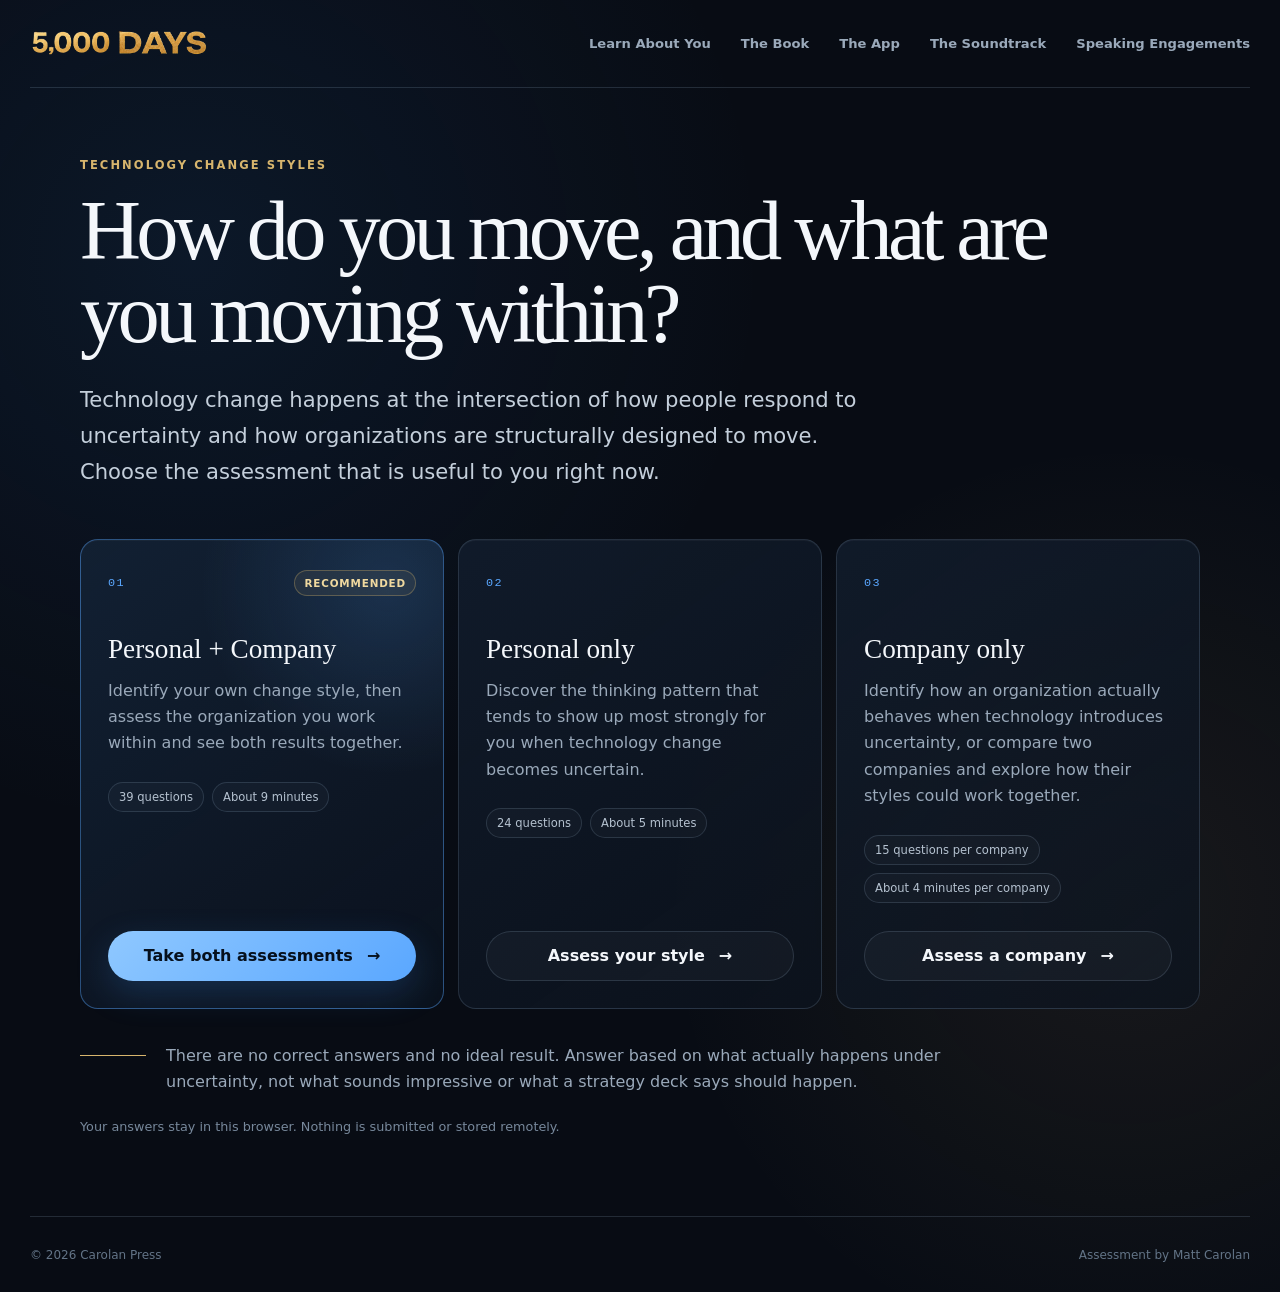
==== commit ee83c22b: "Match assessment header to main site gold wordmark" ====
--- a/assessment/index.html
+++ b/assessment/index.html
@@ -6,7 +6,7 @@
   <meta name="theme-color" content="#080c14">
   <meta name="description" content="Discover your Personal and Company Technology Change Styles with the assessment from Chapter 7 of 5,000 Days by Matt Carolan.">
   <title>Technology Change Styles Assessment | 5,000 Days</title>
-  <link rel="stylesheet" href="styles.css?v=13">
+  <link rel="stylesheet" href="styles.css?v=14">
 </head>
 <body>
   <div class="ambient ambient-one" aria-hidden="true"></div>
@@ -15,8 +15,7 @@
 
   <header class="site-header">
     <a class="brand" href="/" aria-label="5,000 Days home">
-      <span class="brand-mark">5,000</span>
-      <span class="brand-word">DAYS</span>
+      <img src="../assets/book-wordmark.webp" width="1185" height="192" alt="5,000 Days">
     </a>
     <nav class="site-nav" aria-label="Primary navigation">
       <a href="./index.html" aria-current="page">Learn About You</a>
--- a/assessment/styles.css
+++ b/assessment/styles.css
@@ -93,22 +93,14 @@
 
 .brand {
   display: inline-flex;
-  align-items: baseline;
-  gap: 9px;
-  color: var(--text);
+  align-items: center;
+  flex: none;
   text-decoration: none;
-  letter-spacing: -0.035em;
-}
-.brand-mark {
-  font-family: Georgia, "Times New Roman", serif;
-  font-size: 1.45rem;
-  font-weight: 700;
-}
-.brand-word {
-  color: var(--blue-bright);
-  font-size: 0.78rem;
-  font-weight: 800;
-  letter-spacing: 0.24em;
+}
+.brand img {
+  display: block;
+  width: clamp(125px, 14vw, 180px);
+  height: auto;
 }
 .header-meta {
   display: flex;
